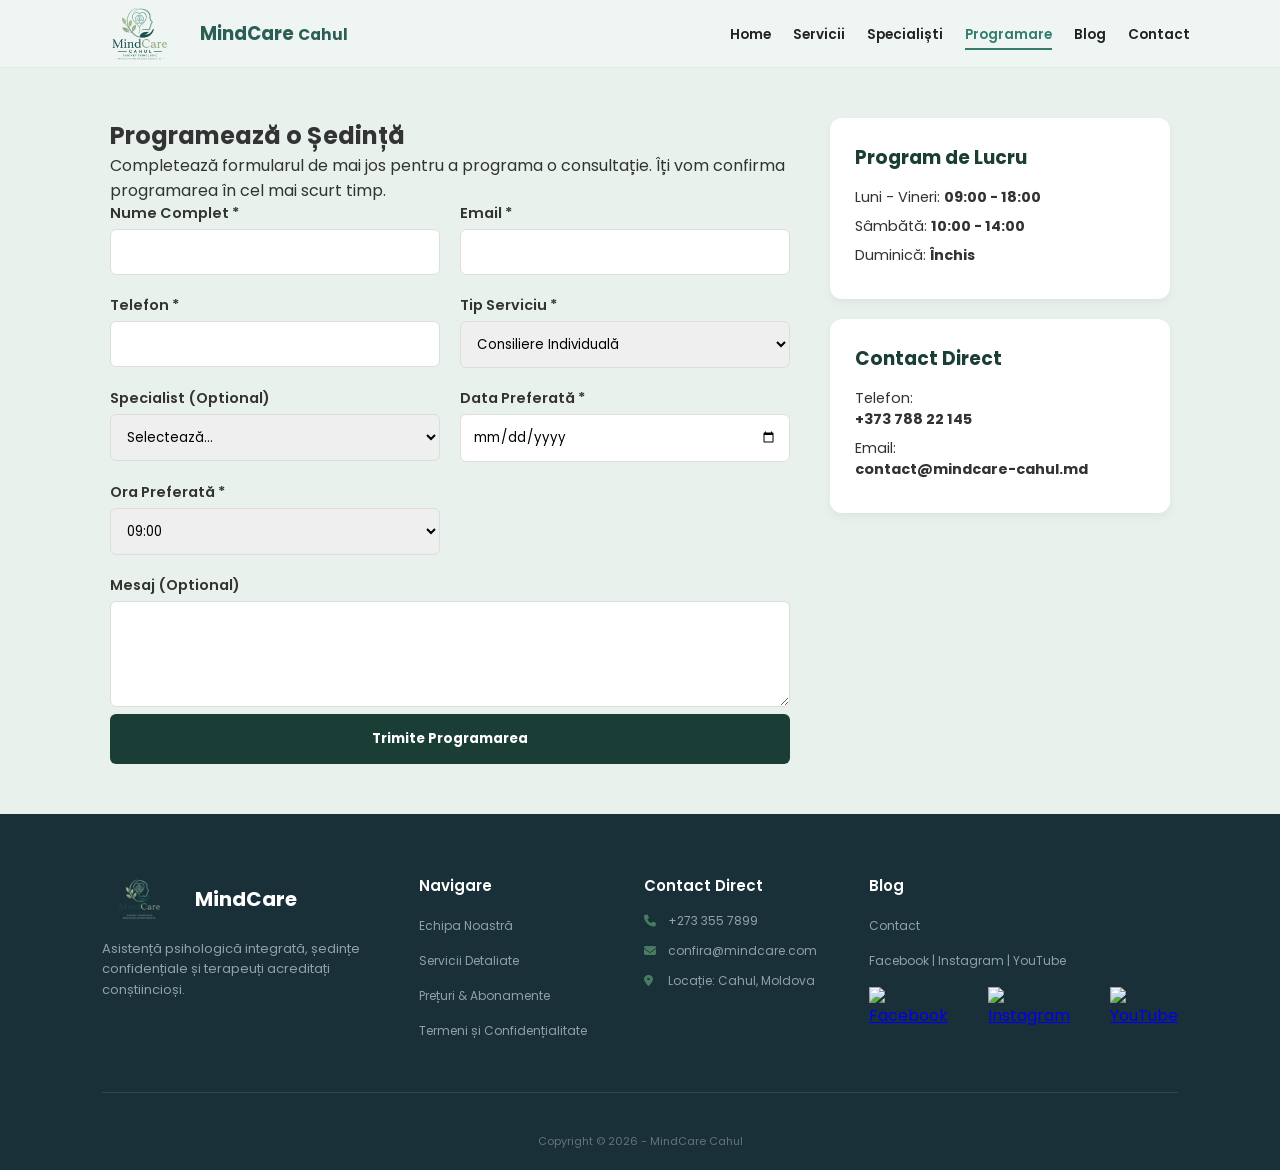
==== pages/programare.html @ 84a8f2c0 "Add files via upload" ====
<!DOCTYPE html>
<html lang="ro">
<head>
    <meta charset="UTF-8">
    <meta name="viewport" content="width=device-width, initial-scale=1.0">
    <title>MindCare Cahul - Serviciile Noastre</title>
    <link href="https://fonts.googleapis.com/css2?family=Poppins:wght@300;400;500;600;700&display=swap" rel="stylesheet">
    <link rel="stylesheet" href="https://cdnjs.cloudflare.com/ajax/libs/font-awesome/6.4.0/css/all.min.css">
    <link rel="stylesheet" href="../css/programare.css">
    
</head>
<body>

    <nav class="navbar">

        <div class="logo">
    <a href="../index.html">
        <img src="../imagini/logo.png" alt="MindCare Logo">
        <span>MindCare <small>Cahul</small></span>
    </a>
        </div>
    
    
        <input type="checkbox" id="menu-toggle" class="menu-toggle">
    
    
        <label for="menu-toggle" class="hamburger">
            <span></span>
            <span></span>
            <span></span>
        </label>
    
    
        <ul class="nav-links">
    
            <li><a href="../index.html">Home</a></li>
            <li><a href="servicii.html">Servicii</a></li> 
            <li><a href="specialisti.html">Specialiști</a></li>
            <li><a href="programare.html"class="active">Programare</a></li>
            <li><a href="blog.html">Blog</a></li>
            <li><a href="contact.html">Contact</a></li>
        </ul>
    
    </nav>

    <main class="appointment-container">
        <section class="form-section">
            <h1>Programează o Ședință</h1>
            <p class="subtitle">Completează formularul de mai jos pentru a programa o consultație. Îți vom confirma programarea în cel mai scurt timp.</p>

            <form id="appointmentForm" onsubmit="showModal(event)">
                <div class="form-grid">
                    <div class="form-group"><label>Nume Complet *</label><input type="text" required></div>
                    <div class="form-group"><label>Email *</label><input type="email" required></div>
                    <div class="form-group"><label>Telefon *</label><input type="tel" required></div>
                    <div class="form-group"><label>Tip Serviciu *</label><select required><option>Consiliere Individuală</option></select></div>
                    <div class="form-group"><label>Specialist (Optional)</label><select><option>Selectează...</option></select></div>
                    <div class="form-group"><label>Data Preferată *</label><input type="date" required></div>
                    <div class="form-group"><label>Ora Preferată *</label><select required><option>09:00</option></select></div>
                </div>
                <div class="form-group full-width"><label>Mesaj (Optional)</label><textarea rows="4"></textarea></div>
                <button type="submit" class="submit-btn">Trimite Programarea</button>
            </form>
        </section>

        <aside class="info-sidebar">
            <div class="info-card">
                <h3>Program de Lucru</h3>
                <p>Luni - Vineri: <strong>09:00 - 18:00</strong></p>
                <p>Sâmbătă: <strong>10:00 - 14:00</strong></p>
                <p>Duminică: <strong>Închis</strong></p>
            </div>
            <div class="info-card">
                <h3>Contact Direct</h3>
                <p>Telefon: <br><strong>+373 788 22 145</strong></p>
                <p>Email: <br><strong>contact@mindcare-cahul.md</strong></p>
            </div>
        </aside>
    </main>

    <!-- Modal Success -->
    <div id="successModal" class="modal">
        <div class="modal-content">
            <div class="check-icon">✓</div>
            <h2>Trimisă</h2>
            <button onclick="closeModal()" class="back-btn">Inapoi</button>
        </div>
    </div>

    <script>
        function showModal(event) {
            event.preventDefault();
            document.getElementById('successModal').style.display = 'flex';
        }
        function closeModal() {
            document.getElementById('successModal').style.display = 'none';
        }
    </script>
    <footer>
        <div class="footer-grid">
            <div class="footer-brand">
                <div class="logo-footer">
                    <img src="../imagini/logo.png" alt="MindCare Logo" class="footer-logo-img"> MindCare
                </div>
                <p>Asistență psihologică integrată, ședințe confidențiale și terapeuți acreditați conștiincioși.</p>
            </div>
            
            <div class="footer-column">
                <h4>Navigare</h4>
                <ul>
                    <li><a href="specialisti.html">Echipa Noastră</a></li>
                    <li><a href="Servicii.html">Servicii Detaliate</a></li>
                    <li><a href="Servicii.html">Prețuri & Abonamente</a></li>
                    <li><a href="#">Termeni și Confidențialitate</a></li>
                </ul>
            </div>

            <div class="footer-column">
                <h4>Contact Direct</h4>
                <ul class="contact-info">
                    <li><i class="fa-solid fa-phone"></i> +273 355 7899</li>
                    <li><i class="fa-solid fa-envelope"></i> confira@mindcare.com</li>
                    <li><i class="fa-solid fa-location-dot"></i> Locație: Cahul, Moldova</li>
                </ul>
            </div>

            <div class="footer-column">
                <h4>Blog</h4>               
                <ul>
                    <li><a href="contact.html">Contact</a></li>
                    <li><a href="#">Facebook | Instagram | YouTube</a></li>
                </ul>
                <div class="social-icons">
                    <a href="#"><img src="https://upload.wikimedia.org/wikipedia/commons/b/b9/2023_Facebook_icon.svg" alt="Facebook"></a>
                    <a href="#"><img src="https://upload.wikimedia.org/wikipedia/commons/e/e7/Instagram_logo_2016.svg" alt="Instagram"></a>
                    <a href="#"><img src="https://upload.wikimedia.org/wikipedia/commons/0/09/YouTube_full-color_icon_%282017%29.svg" alt="YouTube"></a>
                </div>
            </div>
        </div>
        
        <div class="copyright">
            Copyright © 2026 - MindCare Cahul
        </div>
    </footer>
</body>
</html>
---- css/programare.css ----
/* Stiluri generale preluate din Servicii.css și Specialisti.css */
* { margin: 0; padding: 0; box-sizing: border-box; font-family: 'Poppins', sans-serif; }
body { background-color: #e8f1ec; color: #333; }

/* Layout principal */
.appointment-container {
    max-width: 1100px;
    margin: 50px auto;
    padding: 0 20px;
    display: grid;
    grid-template-columns: 2fr 1fr;
    gap: 40px;
}

/* Formular */
.form-grid { display: grid; grid-template-columns: 1fr 1fr; gap: 20px; margin-bottom: 20px; }
.form-group label { display: block; margin-bottom: 5px; font-weight: 600; font-size: 0.9rem; }
.form-group input, .form-group select, .form-group textarea {
    width: 100%; padding: 12px; border: 1px solid #ddd; border-radius: 6px;
}
.full-width { grid-column: span 2; }
.submit-btn {
    background-color: #1a3d35; color: white; padding: 15px 30px;
    border: none; border-radius: 6px; cursor: pointer; width: 100%; font-weight: 700;
}

/* Sidebar Info Cards */
.info-card { background: white; padding: 25px; border-radius: 12px; margin-bottom: 20px; box-shadow: 0 4px 10px rgba(0,0,0,0.05); }
.info-card h3 { margin-bottom: 15px; color: #1a3d35; }
.info-card p { margin-bottom: 8px; font-size: 0.9rem; }

/* Modal Stil */
.modal {
    display: none; position: fixed; top: 0; left: 0; width: 100%; height: 100%;
    background: rgba(0,0,0,0.5); justify-content: center; align-items: center; z-index: 1000;
}
.modal-content {
    background: #2ecc71; color: white; padding: 40px; border-radius: 15px;
    text-align: center; width: 300px;
}
.check-icon { font-size: 50px; margin-bottom: 10px; }
.back-btn {
    margin-top: 20px; padding: 10px 20px; border: none; border-radius: 5px;
    background: white; color: #2ecc71; font-weight: bold; cursor: pointer;
}



.logo {
    display: flex;
    align-items: center;
    gap: 10px;
    font-weight: 700;
    color: #2b5f54;
    font-size: 1.15rem;
    text-decoration: none;
}

.logo a {
    display: flex;
    align-items: center;
    gap: 10px;
    text-decoration: none;
    color: #2b5f54;
}

.logo img {
    width: 100px;
    height: auto;
    object-fit: contain;
}
.navbar {
    display: flex;
    justify-content: space-between;
    align-items: center;
    padding: 18px 8%;
    background-color: #eef5f2; /* Verde foarte pal din partea de sus */
    border-bottom: 1px solid #e1ebe7;
}
.navbar {
    padding: 0px 7%;
}





.nav-links {
    display: flex;
    gap: 22px;
    list-style: none;
}

.nav-links a {
    text-decoration: none;
    color: #222222;
    font-size: 0.85rem;
    font-weight: 600;
    transition: color 0.2s ease;
}

.nav-links a:hover, .nav-links a.active {
    color: #357c6c;
}

.nav-links a.active {
    border-bottom: 2px solid #357c6c;
    padding-bottom: 4px;
}


/* ==========================================================================
   STILURI PENTRU FOOTER (Preluat și adaptat din Specialiști/Servicii)
   ========================================================================== */
   footer {
    background-color: #1a3038; /* Verdele foarte închis din paginile tale */
    color: #ffffff;
    padding: 60px 8% 20px 8%;
    margin-top: 50px;
}

.footer-grid {
    display: grid;
    grid-template-columns: 1.5fr repeat(3, 1fr);
    gap: 40px;
    border-bottom: 1px solid #2d4750;
    padding-bottom: 40px;
}

/* Coloana Brand (Logo + Text stânga) */
.footer-brand p {
    font-size: 13px;
    color: #8fa0aa;
    line-height: 1.6;
    margin-top: 15px;
    max-width: 280px;
}

.logo-footer {
    display: flex;
    align-items: center;
    gap: 10px;
    font-weight: 700;
    color: #ffffff;
    font-size: 1.25rem;
}

.footer-logo-img {
    width: 100px;
    height: auto;
    object-fit: contain;
    /* Dacă imaginea originală are fundal alb opac, poți lăsa așa, sau o poți izola */
}

/* Structura coloanelor de navigare */
.footer-column h4 {
    color: #ffffff;
    font-size: 15px;
    font-weight: 600;
    margin-bottom: 15px;
}

.footer-column ul {
    list-style: none;
    padding: 0;
    margin: 0;
}

.footer-column ul li {
    margin-bottom: 10px;
}

.footer-column ul li a {
    font-size: 12px;
    color: #8fa0aa;
    text-decoration: none;
    transition: color 0.2s;
}

.footer-column ul li a:hover {
    color: #ffffff;
}

/* Informații Contact Direct */
.contact-info li {
    font-size: 12px;
    color: #8fa0aa;
    display: flex;
    align-items: center;
    gap: 10px;
    margin-bottom: 12px !important;
}

.contact-info li i {
    color: #4a7c64; /* Verdele accent pentru iconițe */
    width: 14px;
}

/* Pictogramele Social Media */
.social-icons {
    display: flex;
    gap: 40px;
    margin-top: 15px;
}

.social-icons img {
    width: 30px;
    height: 30px;
    object-fit: contain;
    transition: opacity 0.2s;
}

.social-icons img:hover {
    opacity: 0.8;
}

/* Copyright (Zona de jos) */
.copyright {
    text-align: center;
    font-size: 11px;
    color: #61737d;
    padding-top: 20px;
    margin-top: 20px;
}

/* Responsivitate pentru ecrane mai mici (păstrată din stilul tău) */
@media (max-width: 900px) {
    .footer-grid {
        grid-template-columns: repeat(2, 1fr);
    }
}

@media (max-width: 600px) {
    .footer-grid {
        grid-template-columns: 1fr;
        gap: 25px;
    }
}














.nav-links {
    display: flex;
    gap: 22px;
}

.nav-links a {
    text-decoration: none;
    color: #222222;
    font-size: 0.85rem;
    font-weight: 600;
    transition: color 0.2s ease;
}

.nav-links a:hover {
    color: #357c6c;
}

.nav-links a.active {
    color: #357c6c;
    border-bottom: 2px solid #357c6c;
    padding-bottom: 4px;
}
.footer-logo-img {
    height: 50px; /* Ajustează înălțimea în funcție de cum dorești să arate */
    width: auto;  /* Menține proporțiile corecte ale imaginii */
    vertical-align: middle; /* Aliniază frumos imaginea cu textul "MindCare" */
    margin-right: 8px; /* Lasă un pic de spațiu între logo și text */
}

/* ================= RESPONSIVE MOBILE ================= */

/* ================= HAMBURGER MENU ================= */


.menu-toggle {
    display: none;
}


.hamburger {
    display: none;
    cursor: pointer;
}


.hamburger span {
    display: block;
    width: 28px;
    height: 3px;
    background-color: #2b5f54;
    margin: 5px;
    border-radius: 3px;
    transition: 0.3s;
}



/* TELEFON */

@media(max-width:768px){


    .navbar {

        flex-direction: row;
        justify-content: space-between;
        position: relative;

    }


    .hamburger {

        display: block;

    }



    .nav-links {


        position: absolute;
        top: 100%;
        left:0;

        width:100%;

        background:#eef5f2;

        display:none;

        flex-direction:column;

        align-items:center;

        gap:20px;

        padding:20px;

        box-shadow:0 4px 8px rgba(0,0,0,0.1);

    }



    .menu-toggle:checked ~ .nav-links {

        display:flex;

    }



    /* animatie hamburger */

    .menu-toggle:checked ~ .hamburger span:nth-child(1){

        transform:rotate(45deg) translate(5px,5px);

    }


    .menu-toggle:checked ~ .hamburger span:nth-child(2){

        opacity:0;

    }


    .menu-toggle:checked ~ .hamburger span:nth-child(3){

        transform:rotate(-45deg) translate(5px,-5px);

    }



}
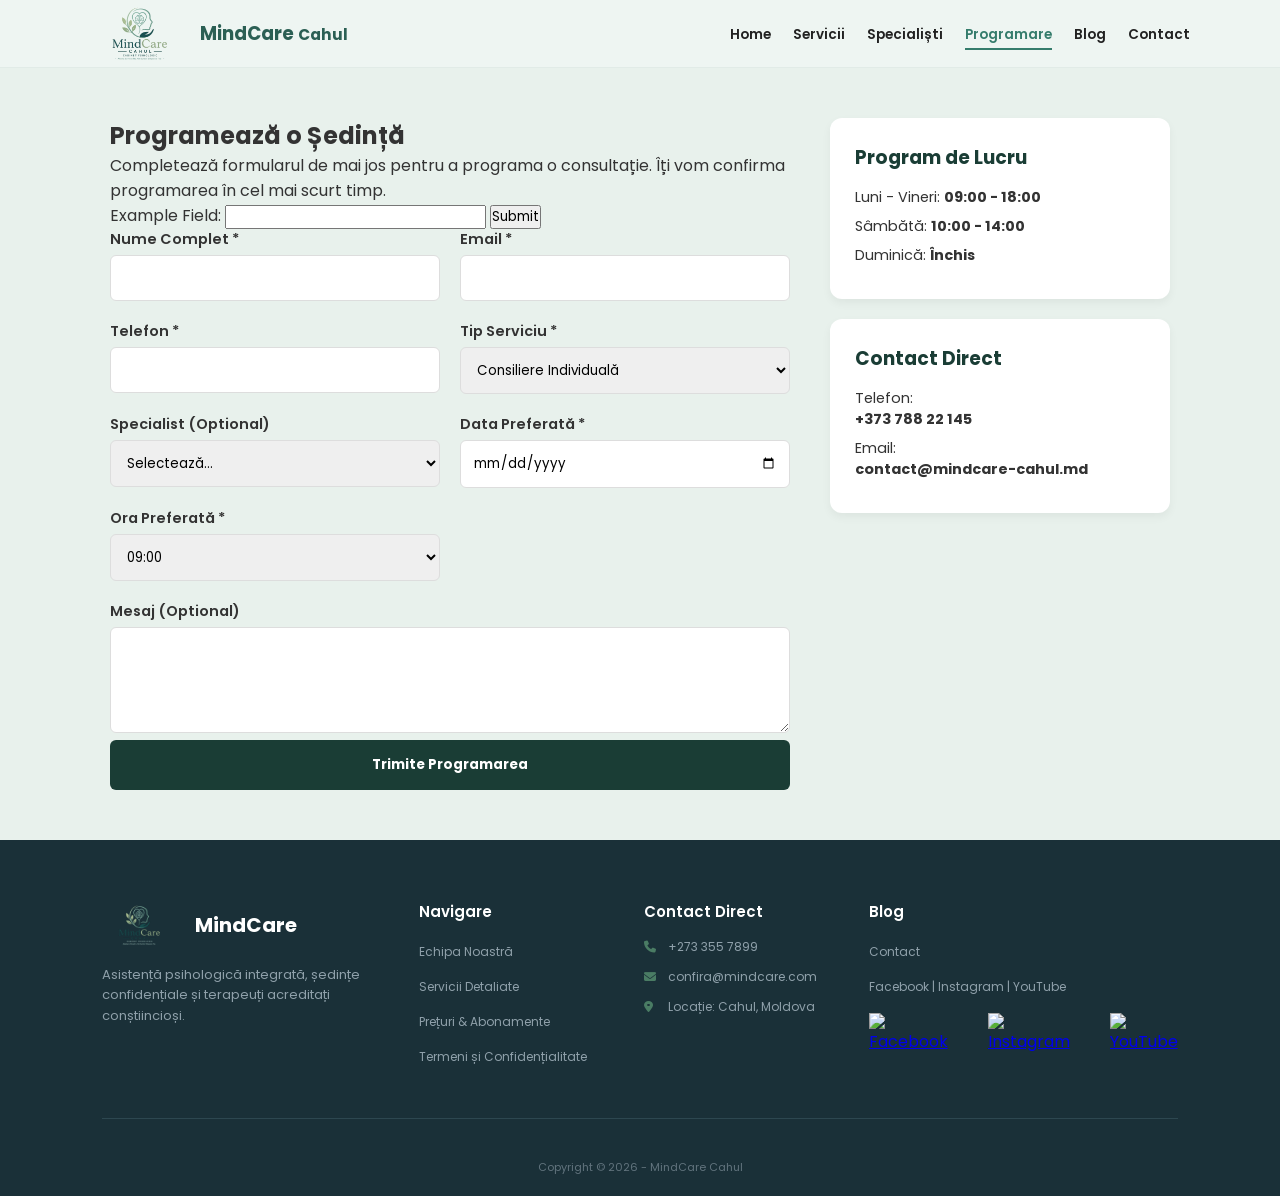
==== commit e0a472ca: "Update programare.html" ====
--- a/pages/programare.html
+++ b/pages/programare.html
@@ -48,6 +48,13 @@
             <h1>Programează o Ședință</h1>
             <p class="subtitle">Completează formularul de mai jos pentru a programa o consultație. Îți vom confirma programarea în cel mai scurt timp.</p>
 
+<form action="https://api.sheetmonkey.io/form/aPVpkvtuNtrb5KDLaSvaom" method="post">
+  <!-- Put HTML input fields in here and see how they fill up your sheet -->
+  <label>Example Field: <input type="text" name="Example Header" required /></label>
+  <input type="hidden" name="Created" value="x-sheetmonkey-current-date-time" />
+  <input type="submit" value="Submit" />
+</form>
+            
             <form id="appointmentForm" onsubmit="showModal(event)">
                 <div class="form-grid">
                     <div class="form-group"><label>Nume Complet *</label><input type="text" required></div>
@@ -143,4 +150,4 @@
         </div>
     </footer>
 </body>
-</html>+</html>
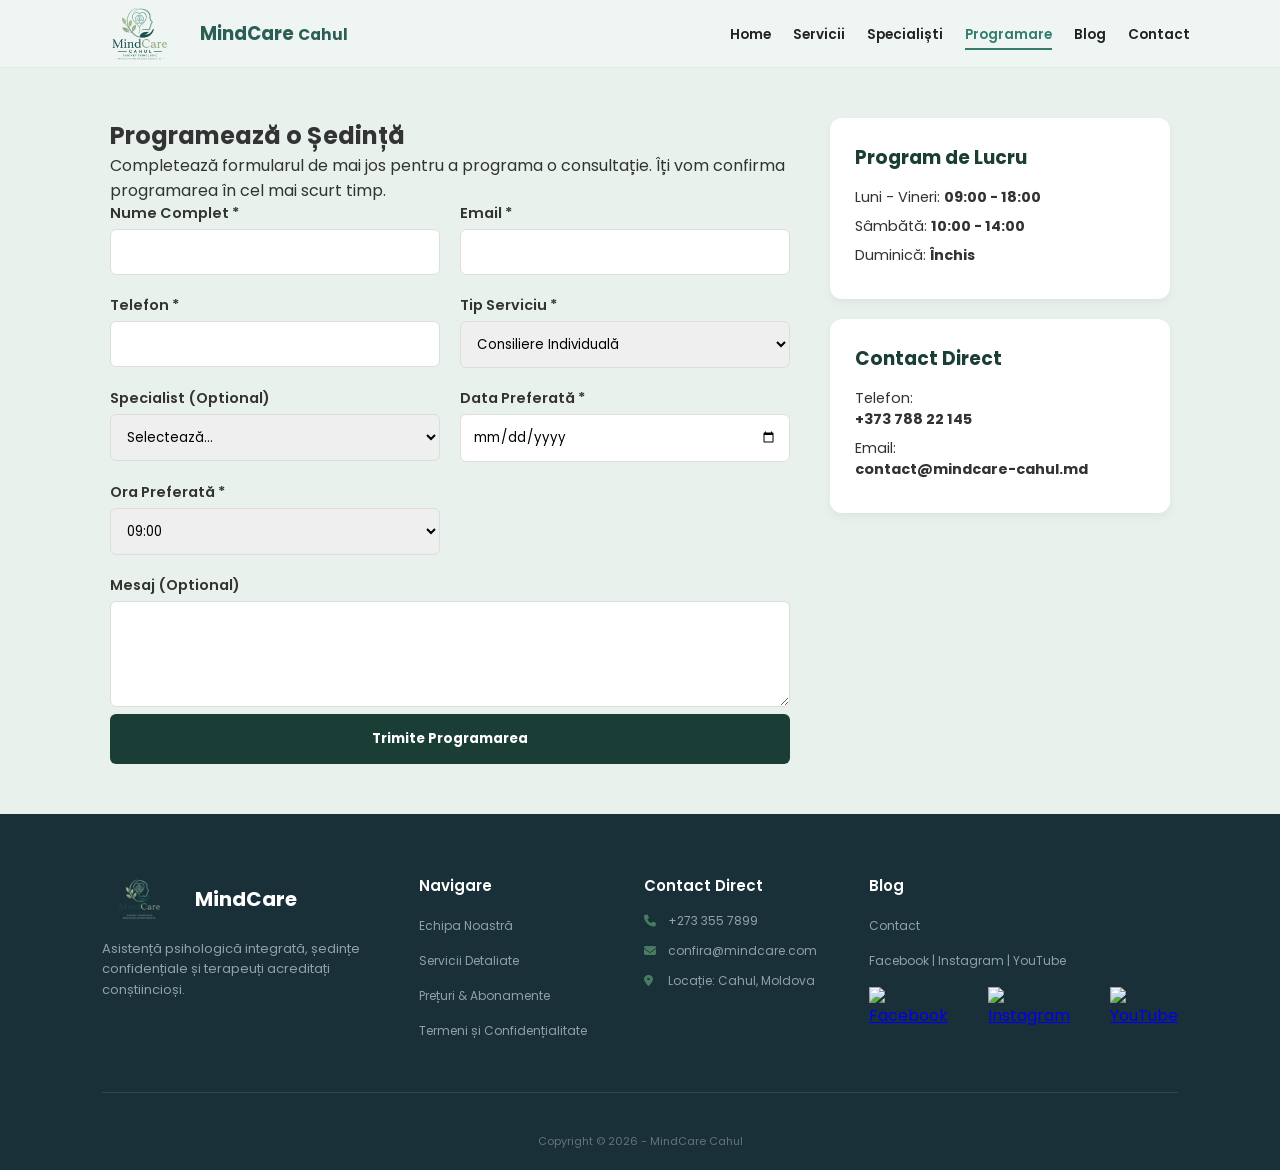
==== commit 9a030ff6: "Update programare.html" ====
--- a/pages/programare.html
+++ b/pages/programare.html
@@ -48,15 +48,8 @@
             <h1>Programează o Ședință</h1>
             <p class="subtitle">Completează formularul de mai jos pentru a programa o consultație. Îți vom confirma programarea în cel mai scurt timp.</p>
 
-<form action="https://api.sheetmonkey.io/form/aPVpkvtuNtrb5KDLaSvaom" method="post">
-  <!-- Put HTML input fields in here and see how they fill up your sheet -->
-  <label>Example Field: <input type="text" name="Example Header" required /></label>
-  <input type="hidden" name="Created" value="x-sheetmonkey-current-date-time" />
-  <input type="submit" value="Submit" />
-</form>
-            
-            <form id="appointmentForm" onsubmit="showModal(event)">
-                <div class="form-grid">
+<form action="https://api.sheetmonkey.io/form/aPVpkvtuNtrb5KDLaSvaom" method="post" id="appointmentForm" onsubmit="showModal(event)">
+   <div class="form-grid">
                     <div class="form-group"><label>Nume Complet *</label><input type="text" required></div>
                     <div class="form-group"><label>Email *</label><input type="email" required></div>
                     <div class="form-group"><label>Telefon *</label><input type="tel" required></div>
@@ -67,7 +60,7 @@
                 </div>
                 <div class="form-group full-width"><label>Mesaj (Optional)</label><textarea rows="4"></textarea></div>
                 <button type="submit" class="submit-btn">Trimite Programarea</button>
-            </form>
+</form>
         </section>
 
         <aside class="info-sidebar">
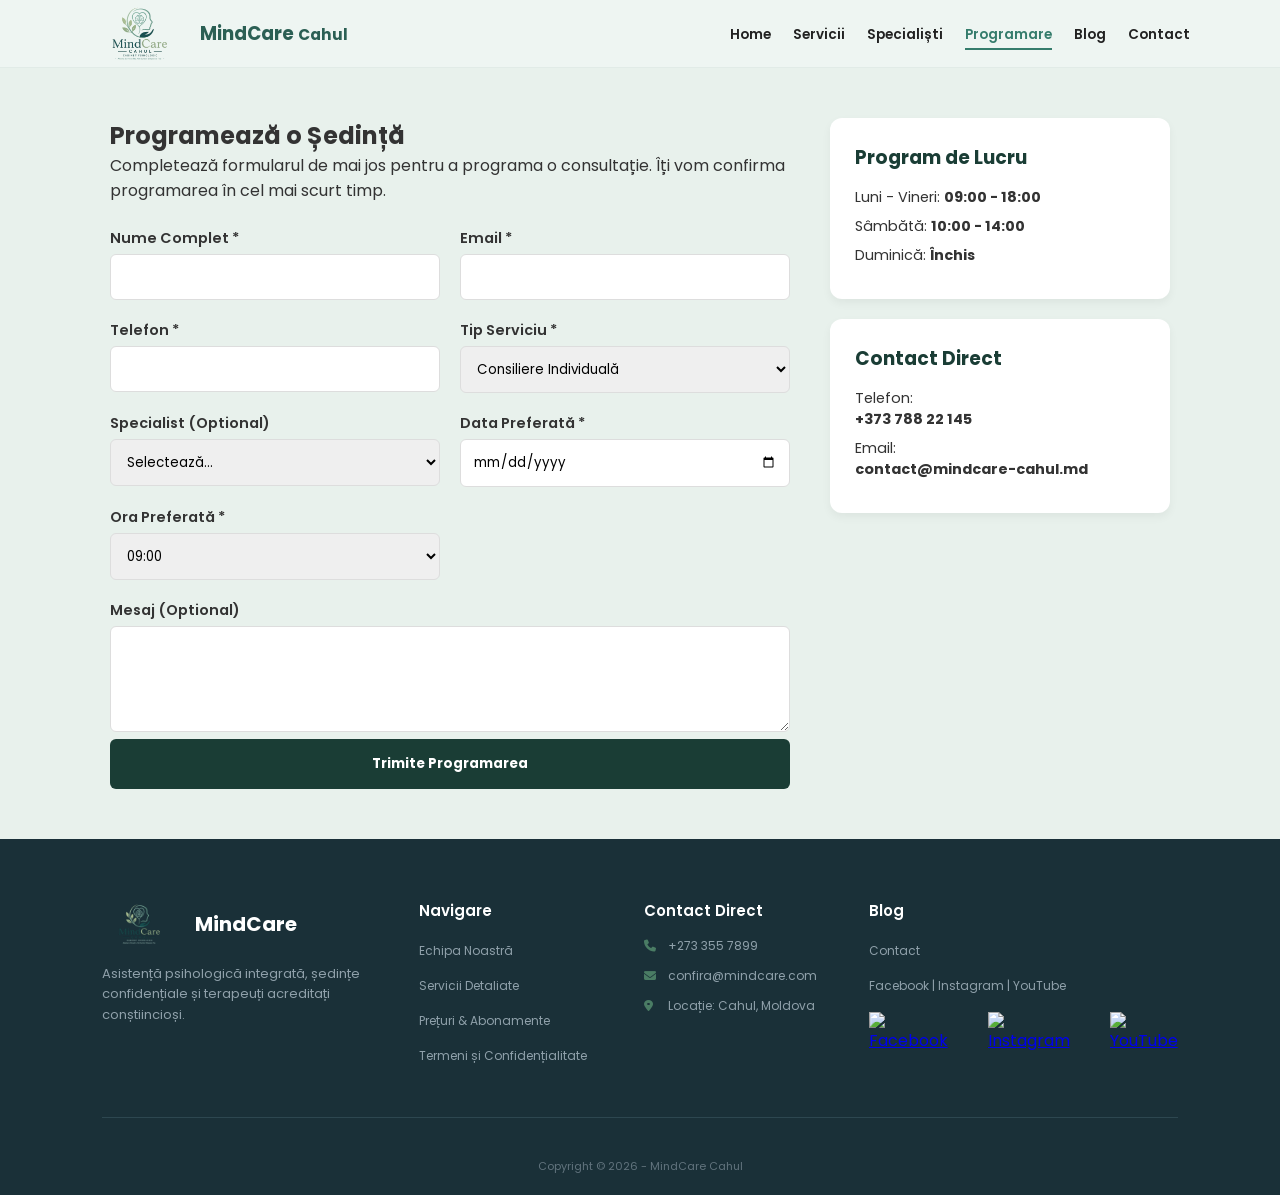
==== commit 69d4c0c6: "Update programare.html" ====
--- a/pages/programare.html
+++ b/pages/programare.html
@@ -48,6 +48,8 @@
             <h1>Programează o Ședință</h1>
             <p class="subtitle">Completează formularul de mai jos pentru a programa o consultație. Îți vom confirma programarea în cel mai scurt timp.</p>
 
+            <br>
+            
 <form action="https://api.sheetmonkey.io/form/aPVpkvtuNtrb5KDLaSvaom" method="post" id="appointmentForm" onsubmit="showModal(event)">
    <div class="form-grid">
                     <div class="form-group"><label>Nume Complet *</label><input type="text" required></div>
